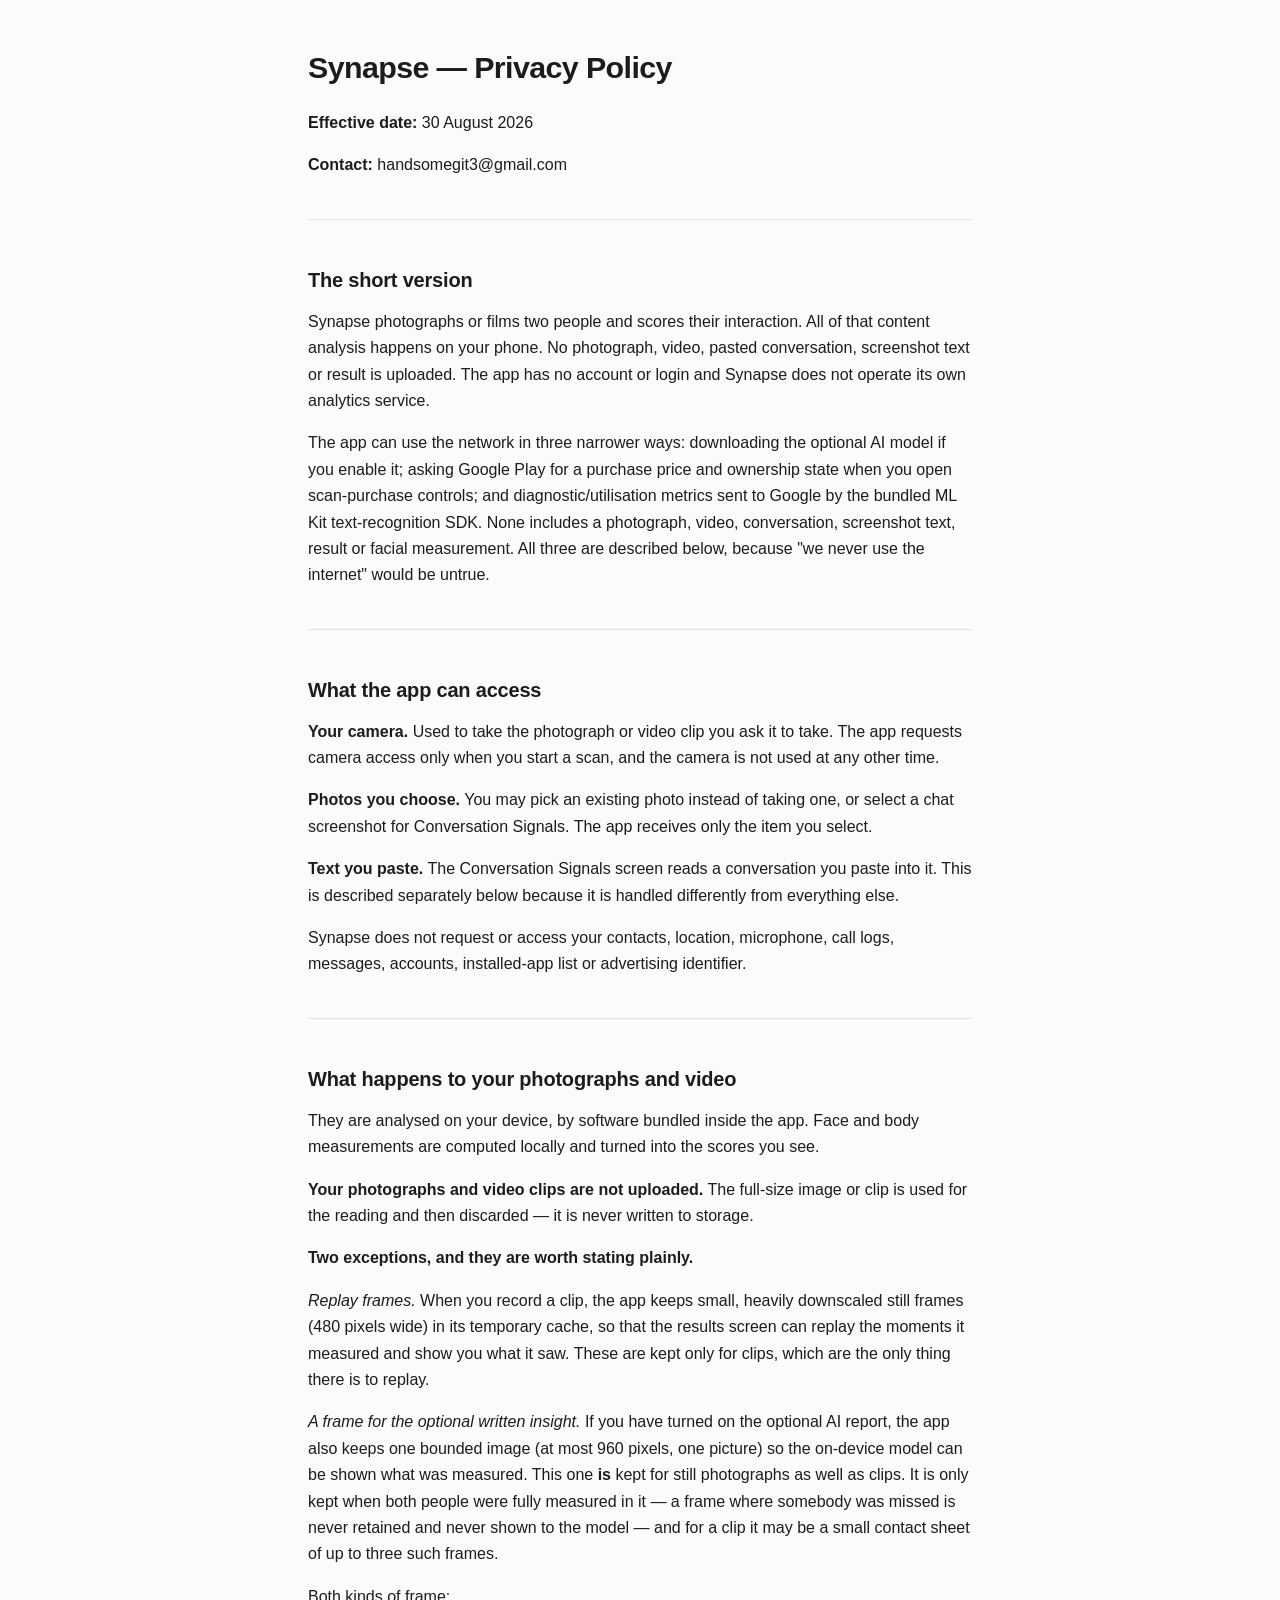
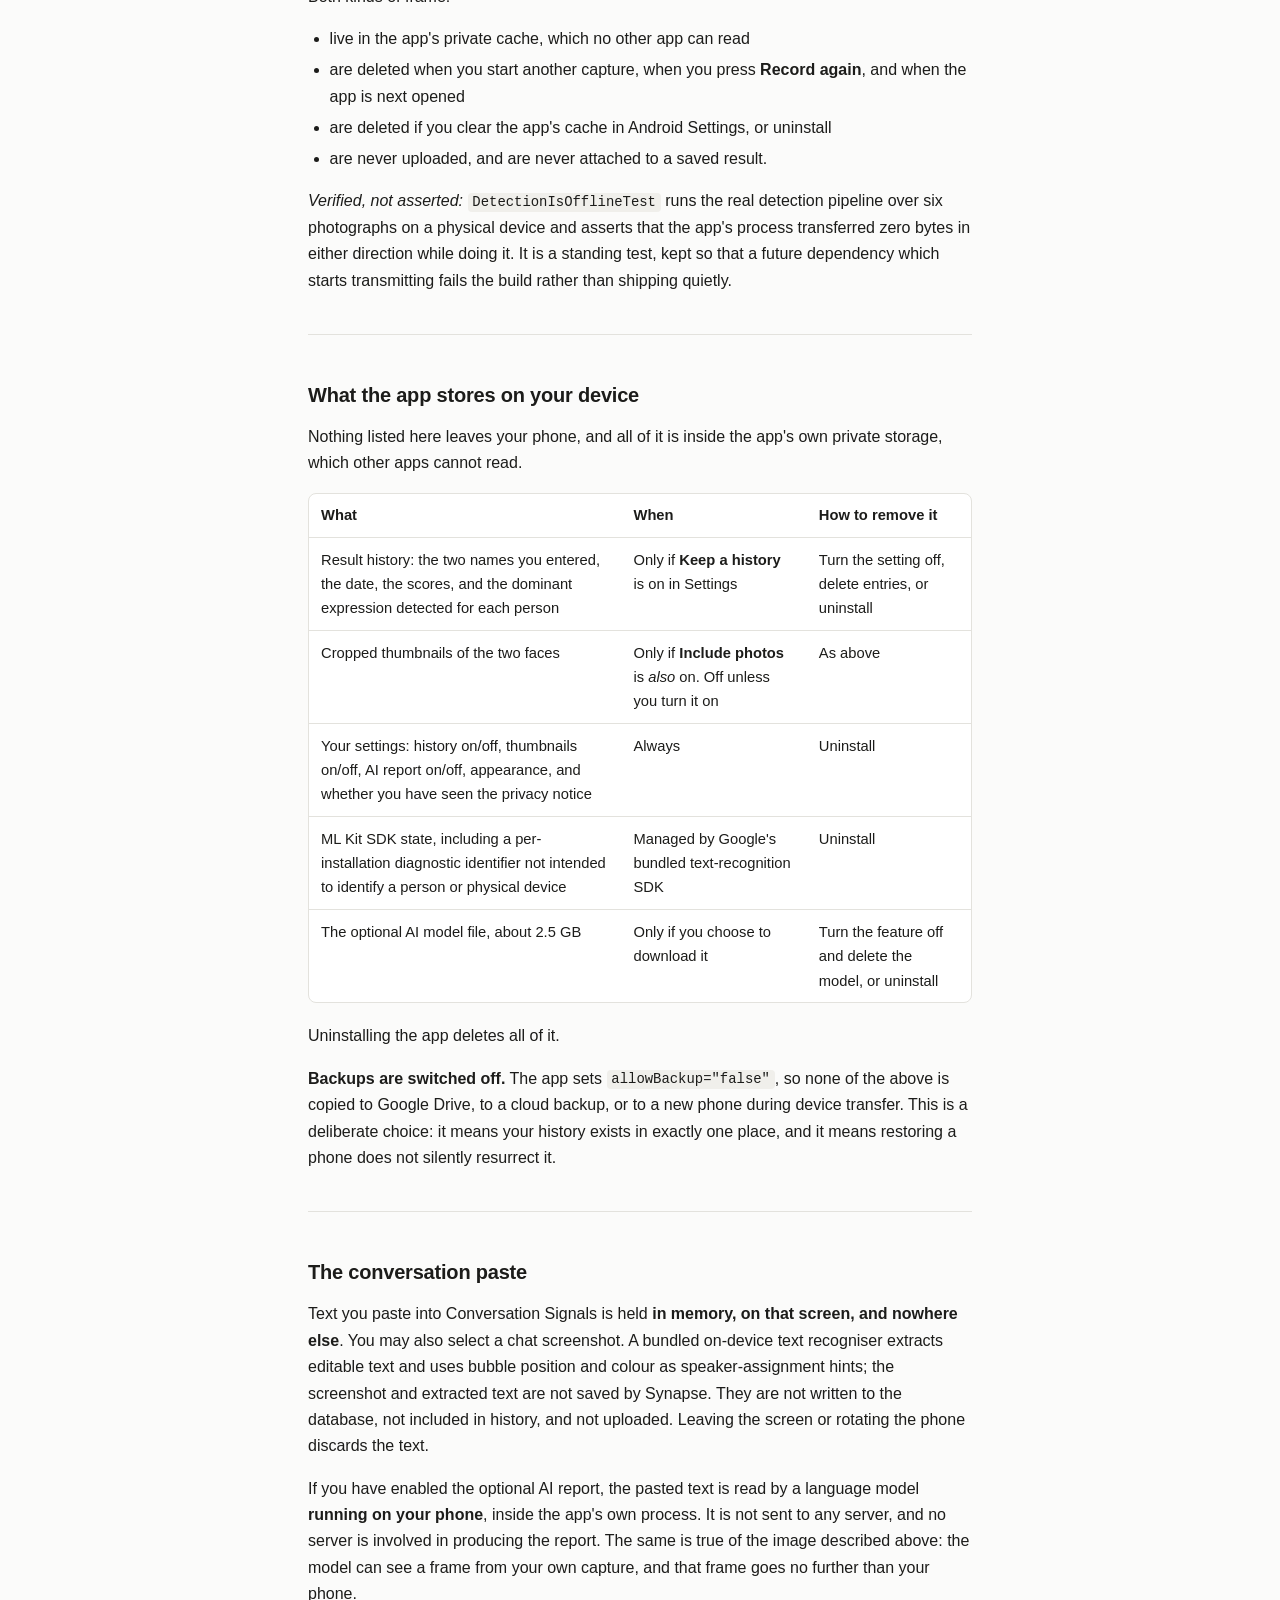
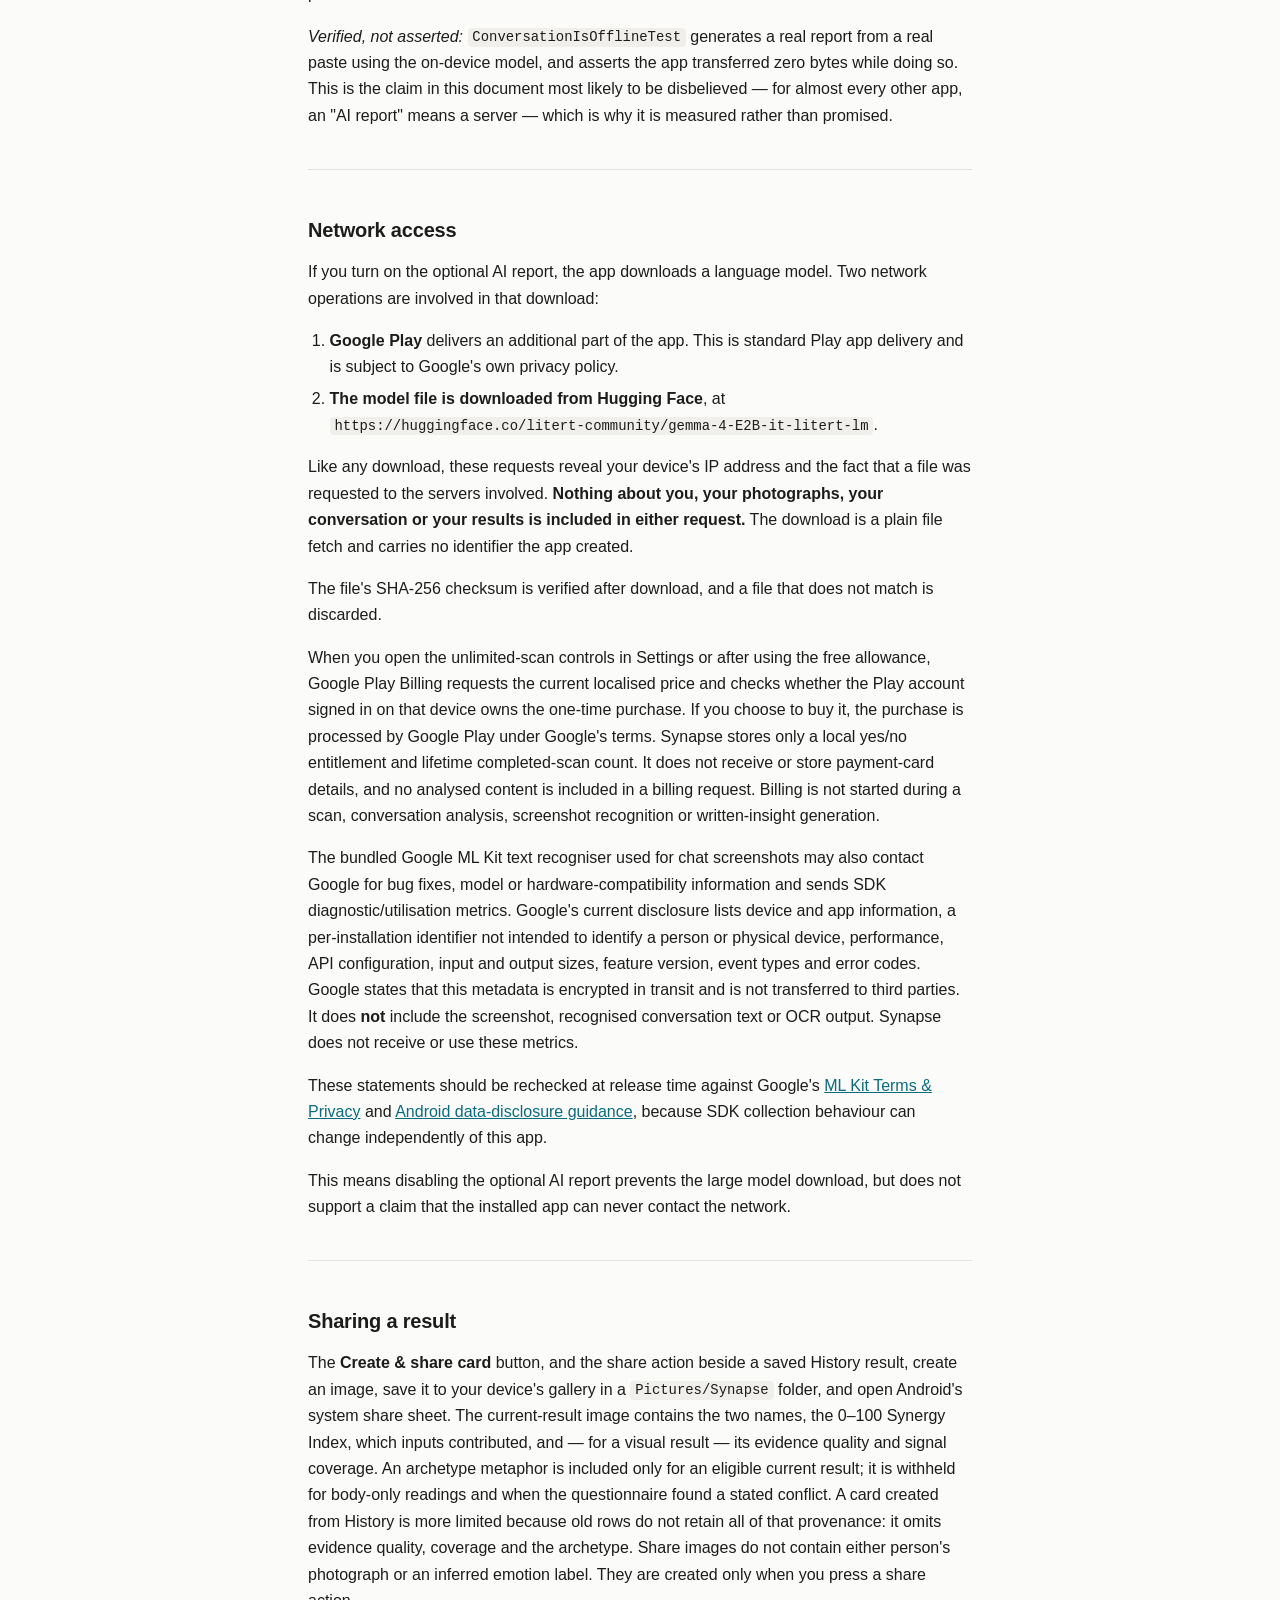
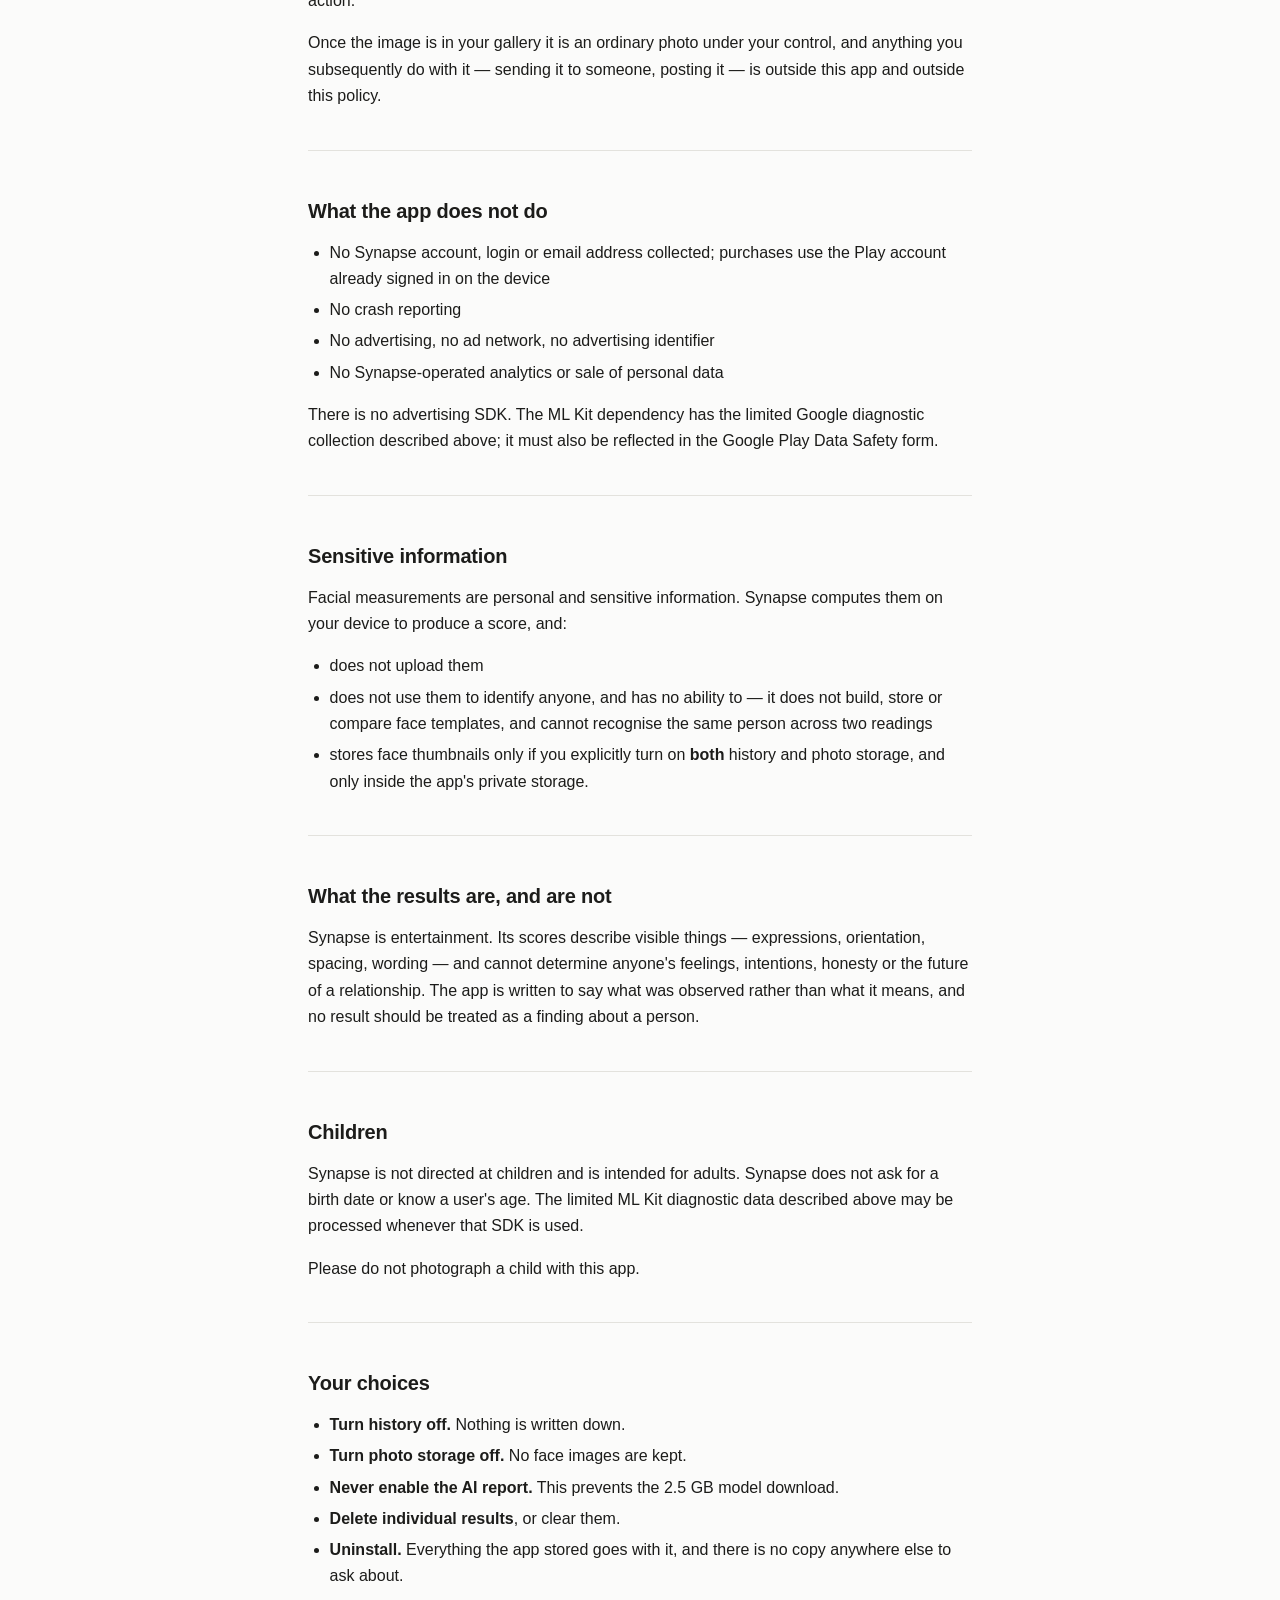
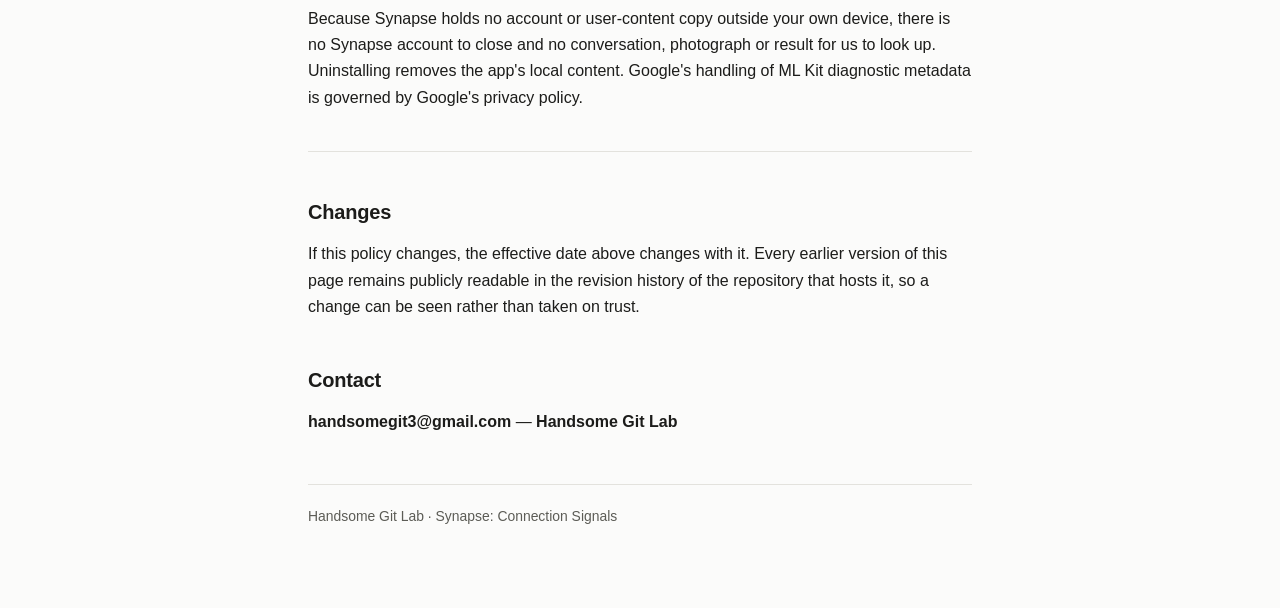
==== index.html @ 9b376040 "Add the privacy policy page, effective 30 August 2026" ====
<!doctype html>
<html lang="en-AU">
<head>
<meta charset="utf-8">
<meta name="viewport" content="width=device-width, initial-scale=1">
<title>Synapse — Privacy Policy</title>
<meta name="description" content="Privacy policy for Synapse: Connection Signals. Photographs, video and conversations are analysed on your device and are not uploaded.">
<meta name="robots" content="index, follow">
<style>
:root{--bg:#fbfbfa;--fg:#1c1c1a;--muted:#5c5c56;--rule:#e3e2dd;--accent:#0b6b7d;
--code-bg:#f0efeb;--card:#ffffff}
@media (prefers-color-scheme:dark){:root{--bg:#101314;--fg:#e6e6e2;--muted:#a0a099;
--rule:#282c2e;--accent:#5ad6e8;--code-bg:#1a1e20;--card:#161a1b}}
*{box-sizing:border-box}
body{margin:0;background:var(--bg);color:var(--fg);
font:16px/1.65 -apple-system,BlinkMacSystemFont,"Segoe UI",Roboto,Helvetica,Arial,sans-serif;
-webkit-text-size-adjust:100%}
main{max-width:44rem;margin:0 auto;padding:3rem 1.25rem 5rem}
h1{font-size:1.9rem;line-height:1.25;margin:0 0 1.5rem;letter-spacing:-.02em}
h2{font-size:1.25rem;margin:2.75rem 0 .75rem;letter-spacing:-.01em}
h3{font-size:1.05rem;margin:2rem 0 .5rem}
p{margin:0 0 1rem}
a{color:var(--accent)}
hr{border:0;border-top:1px solid var(--rule);margin:2.5rem 0}
ul,ol{margin:0 0 1rem;padding-left:1.35rem}
li{margin:.3rem 0}
code{background:var(--code-bg);padding:.1em .35em;border-radius:4px;
font:.87em/1.4 ui-monospace,SFMono-Regular,Menlo,Consolas,monospace}
.scroll{overflow-x:auto;margin:0 0 1.25rem;border:1px solid var(--rule);border-radius:8px;
background:var(--card)}
table{border-collapse:collapse;width:100%;font-size:.92rem}
th,td{text-align:left;vertical-align:top;padding:.6rem .75rem;
border-bottom:1px solid var(--rule)}
th{font-weight:600}
tbody tr:last-child td{border-bottom:0}
footer{margin-top:3rem;padding-top:1.25rem;border-top:1px solid var(--rule);
color:var(--muted);font-size:.87rem}
</style>
</head>
<body>
<main>
<h1>Synapse — Privacy Policy</h1>
<p><strong>Effective date:</strong> 30 August 2026</p>
<p><strong>Contact:</strong> handsomegit3@gmail.com</p>
<hr>
<h2>The short version</h2>
<p>Synapse photographs or films two people and scores their interaction. All of that content analysis happens on your phone. No photograph, video, pasted conversation, screenshot text or result is uploaded. The app has no account or login and Synapse does not operate its own analytics service.</p>
<p>The app can use the network in three narrower ways: downloading the optional AI model if you enable it; asking Google Play for a purchase price and ownership state when you open scan-purchase controls; and diagnostic/utilisation metrics sent to Google by the bundled ML Kit text-recognition SDK. None includes a photograph, video, conversation, screenshot text, result or facial measurement. All three are described below, because "we never use the internet" would be untrue.</p>
<hr>
<h2>What the app can access</h2>
<p><strong>Your camera.</strong> Used to take the photograph or video clip you ask it to take. The app requests camera access only when you start a scan, and the camera is not used at any other time.</p>
<p><strong>Photos you choose.</strong> You may pick an existing photo instead of taking one, or select a chat screenshot for Conversation Signals. The app receives only the item you select.</p>
<p><strong>Text you paste.</strong> The Conversation Signals screen reads a conversation you paste into it. This is described separately below because it is handled differently from everything else.</p>
<p>Synapse does not request or access your contacts, location, microphone, call logs, messages, accounts, installed-app list or advertising identifier.</p>
<hr>
<h2>What happens to your photographs and video</h2>
<p>They are analysed on your device, by software bundled inside the app. Face and body measurements are computed locally and turned into the scores you see.</p>
<p><strong>Your photographs and video clips are not uploaded.</strong> The full-size image or clip is used for the reading and then discarded — it is never written to storage.</p>
<p><strong>Two exceptions, and they are worth stating plainly.</strong></p>
<p><em>Replay frames.</em> When you record a clip, the app keeps small, heavily downscaled still frames (480 pixels wide) in its temporary cache, so that the results screen can replay the moments it measured and show you what it saw. These are kept only for clips, which are the only thing there is to replay.</p>
<p><em>A frame for the optional written insight.</em> If you have turned on the optional AI report, the app also keeps one bounded image (at most 960 pixels, one picture) so the on-device model can be shown what was measured. This one <strong>is</strong> kept for still photographs as well as clips. It is only kept when both people were fully measured in it — a frame where somebody was missed is never retained and never shown to the model — and for a clip it may be a small contact sheet of up to three such frames.</p>
<p>Both kinds of frame:</p>
<ul><li>live in the app's private cache, which no other app can read</li><li>are deleted when you start another capture, when you press <strong>Record again</strong>, and when the app is next opened</li><li>are deleted if you clear the app's cache in Android Settings, or uninstall</li><li>are never uploaded, and are never attached to a saved result.</li></ul>
<p><em>Verified, not asserted:</em> <code>DetectionIsOfflineTest</code> runs the real detection pipeline over six photographs on a physical device and asserts that the app's process transferred zero bytes in either direction while doing it. It is a standing test, kept so that a future dependency which starts transmitting fails the build rather than shipping quietly.</p>
<hr>
<h2>What the app stores on your device</h2>
<p>Nothing listed here leaves your phone, and all of it is inside the app's own private storage, which other apps cannot read.</p>
<div class="scroll"><table><thead><tr><th>What</th><th>When</th><th>How to remove it</th></tr></thead><tbody><tr><td>Result history: the two names you entered, the date, the scores, and the dominant expression detected for each person</td><td>Only if <strong>Keep a history</strong> is on in Settings</td><td>Turn the setting off, delete entries, or uninstall</td></tr><tr><td>Cropped thumbnails of the two faces</td><td>Only if <strong>Include photos</strong> is <em>also</em> on. Off unless you turn it on</td><td>As above</td></tr><tr><td>Your settings: history on/off, thumbnails on/off, AI report on/off, appearance, and whether you have seen the privacy notice</td><td>Always</td><td>Uninstall</td></tr><tr><td>ML Kit SDK state, including a per-installation diagnostic identifier not intended to identify a person or physical device</td><td>Managed by Google's bundled text-recognition SDK</td><td>Uninstall</td></tr><tr><td>The optional AI model file, about 2.5 GB</td><td>Only if you choose to download it</td><td>Turn the feature off and delete the model, or uninstall</td></tr></tbody></table></div>
<p>Uninstalling the app deletes all of it.</p>
<p><strong>Backups are switched off.</strong> The app sets <code>allowBackup="false"</code>, so none of the above is copied to Google Drive, to a cloud backup, or to a new phone during device transfer. This is a deliberate choice: it means your history exists in exactly one place, and it means restoring a phone does not silently resurrect it.</p>
<hr>
<h2>The conversation paste</h2>
<p>Text you paste into Conversation Signals is held <strong>in memory, on that screen, and nowhere else</strong>. You may also select a chat screenshot. A bundled on-device text recogniser extracts editable text and uses bubble position and colour as speaker-assignment hints; the screenshot and extracted text are not saved by Synapse. They are not written to the database, not included in history, and not uploaded. Leaving the screen or rotating the phone discards the text.</p>
<p>If you have enabled the optional AI report, the pasted text is read by a language model <strong>running on your phone</strong>, inside the app's own process. It is not sent to any server, and no server is involved in producing the report. The same is true of the image described above: the model can see a frame from your own capture, and that frame goes no further than your phone.</p>
<p><em>Verified, not asserted:</em> <code>ConversationIsOfflineTest</code> generates a real report from a real paste using the on-device model, and asserts the app transferred zero bytes while doing so. This is the claim in this document most likely to be disbelieved — for almost every other app, an "AI report" means a server — which is why it is measured rather than promised.</p>
<hr>
<h2>Network access</h2>
<p>If you turn on the optional AI report, the app downloads a language model. Two network operations are involved in that download:</p>
<ol><li><strong>Google Play</strong> delivers an additional part of the app. This is standard Play app delivery and is subject to Google's own privacy policy.</li><li><strong>The model file is downloaded from Hugging Face</strong>, at <code>https://huggingface.co/litert-community/gemma-4-E2B-it-litert-lm</code>.</li></ol>
<p>Like any download, these requests reveal your device's IP address and the fact that a file was requested to the servers involved. <strong>Nothing about you, your photographs, your conversation or your results is included in either request.</strong> The download is a plain file fetch and carries no identifier the app created.</p>
<p>The file's SHA-256 checksum is verified after download, and a file that does not match is discarded.</p>
<p>When you open the unlimited-scan controls in Settings or after using the free allowance, Google Play Billing requests the current localised price and checks whether the Play account signed in on that device owns the one-time purchase. If you choose to buy it, the purchase is processed by Google Play under Google's terms. Synapse stores only a local yes/no entitlement and lifetime completed-scan count. It does not receive or store payment-card details, and no analysed content is included in a billing request. Billing is not started during a scan, conversation analysis, screenshot recognition or written-insight generation.</p>
<p>The bundled Google ML Kit text recogniser used for chat screenshots may also contact Google for bug fixes, model or hardware-compatibility information and sends SDK diagnostic/utilisation metrics. Google's current disclosure lists device and app information, a per-installation identifier not intended to identify a person or physical device, performance, API configuration, input and output sizes, feature version, event types and error codes. Google states that this metadata is encrypted in transit and is not transferred to third parties. It does <strong>not</strong> include the screenshot, recognised conversation text or OCR output. Synapse does not receive or use these metrics.</p>
<p>These statements should be rechecked at release time against Google's <a href="https://developers.google.com/ml-kit/terms">ML Kit Terms &amp; Privacy</a> and <a href="https://developers.google.com/ml-kit/android-data-disclosure">Android data-disclosure guidance</a>, because SDK collection behaviour can change independently of this app.</p>
<p>This means disabling the optional AI report prevents the large model download, but does not support a claim that the installed app can never contact the network.</p>
<hr>
<h2>Sharing a result</h2>
<p>The <strong>Create &amp; share card</strong> button, and the share action beside a saved History result, create an image, save it to your device's gallery in a <code>Pictures/Synapse</code> folder, and open Android's system share sheet. The current-result image contains the two names, the 0–100 Synergy Index, which inputs contributed, and — for a visual result — its evidence quality and signal coverage. An archetype metaphor is included only for an eligible current result; it is withheld for body-only readings and when the questionnaire found a stated conflict. A card created from History is more limited because old rows do not retain all of that provenance: it omits evidence quality, coverage and the archetype. Share images do not contain either person's photograph or an inferred emotion label. They are created only when you press a share action.</p>
<p>Once the image is in your gallery it is an ordinary photo under your control, and anything you subsequently do with it — sending it to someone, posting it — is outside this app and outside this policy.</p>
<hr>
<h2>What the app does not do</h2>
<ul><li>No Synapse account, login or email address collected; purchases use the Play account already signed in on the device</li><li>No crash reporting</li><li>No advertising, no ad network, no advertising identifier</li><li>No Synapse-operated analytics or sale of personal data</li></ul>
<p>There is no advertising SDK. The ML Kit dependency has the limited Google diagnostic collection described above; it must also be reflected in the Google Play Data Safety form.</p>
<hr>
<h2>Sensitive information</h2>
<p>Facial measurements are personal and sensitive information. Synapse computes them on your device to produce a score, and:</p>
<ul><li>does not upload them</li><li>does not use them to identify anyone, and has no ability to — it does not build, store or compare face templates, and cannot recognise the same person across two readings</li><li>stores face thumbnails only if you explicitly turn on <strong>both</strong> history and photo storage, and only inside the app's private storage.</li></ul>
<hr>
<h2>What the results are, and are not</h2>
<p>Synapse is entertainment. Its scores describe visible things — expressions, orientation, spacing, wording — and cannot determine anyone's feelings, intentions, honesty or the future of a relationship. The app is written to say what was observed rather than what it means, and no result should be treated as a finding about a person.</p>
<hr>
<h2>Children</h2>
<p>Synapse is not directed at children and is intended for adults. Synapse does not ask for a birth date or know a user's age. The limited ML Kit diagnostic data described above may be processed whenever that SDK is used.</p>
<p>Please do not photograph a child with this app.</p>
<hr>
<h2>Your choices</h2>
<ul><li><strong>Turn history off.</strong> Nothing is written down.</li><li><strong>Turn photo storage off.</strong> No face images are kept.</li><li><strong>Never enable the AI report.</strong> This prevents the 2.5 GB model download.</li><li><strong>Delete individual results</strong>, or clear them.</li><li><strong>Uninstall.</strong> Everything the app stored goes with it, and there is no copy anywhere else to ask about.</li></ul>
<p>Because Synapse holds no account or user-content copy outside your own device, there is no Synapse account to close and no conversation, photograph or result for us to look up. Uninstalling removes the app's local content. Google's handling of ML Kit diagnostic metadata is governed by Google's privacy policy.</p>
<hr>
<h2>Changes</h2>
<p>If this policy changes, the effective date above changes with it. Every earlier version of this page remains publicly readable in the revision history of the repository that hosts it, so a change can be seen rather than taken on trust.</p>
<h2>Contact</h2>
<p><strong>handsomegit3@gmail.com</strong> — <strong>Handsome Git Lab</strong></p>
<footer>Handsome Git Lab · Synapse: Connection Signals</footer>
</main>
</body>
</html>
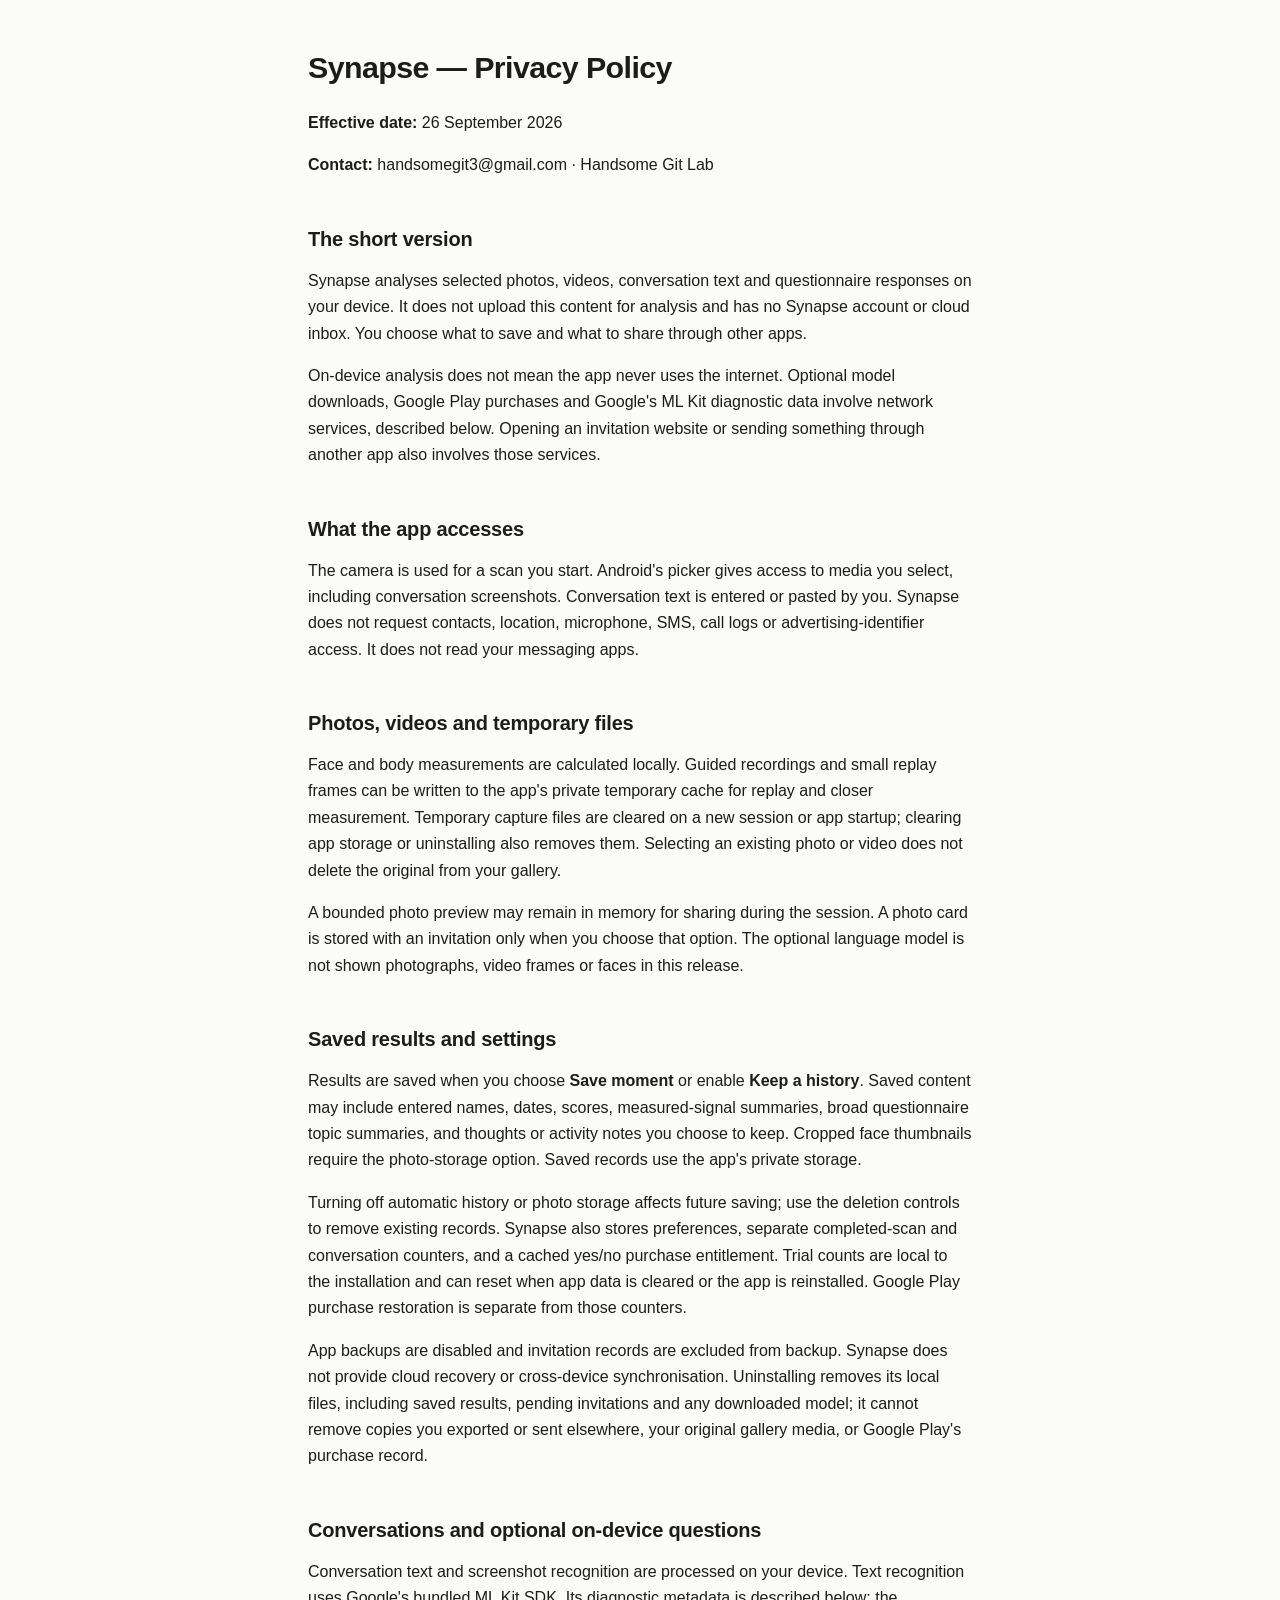
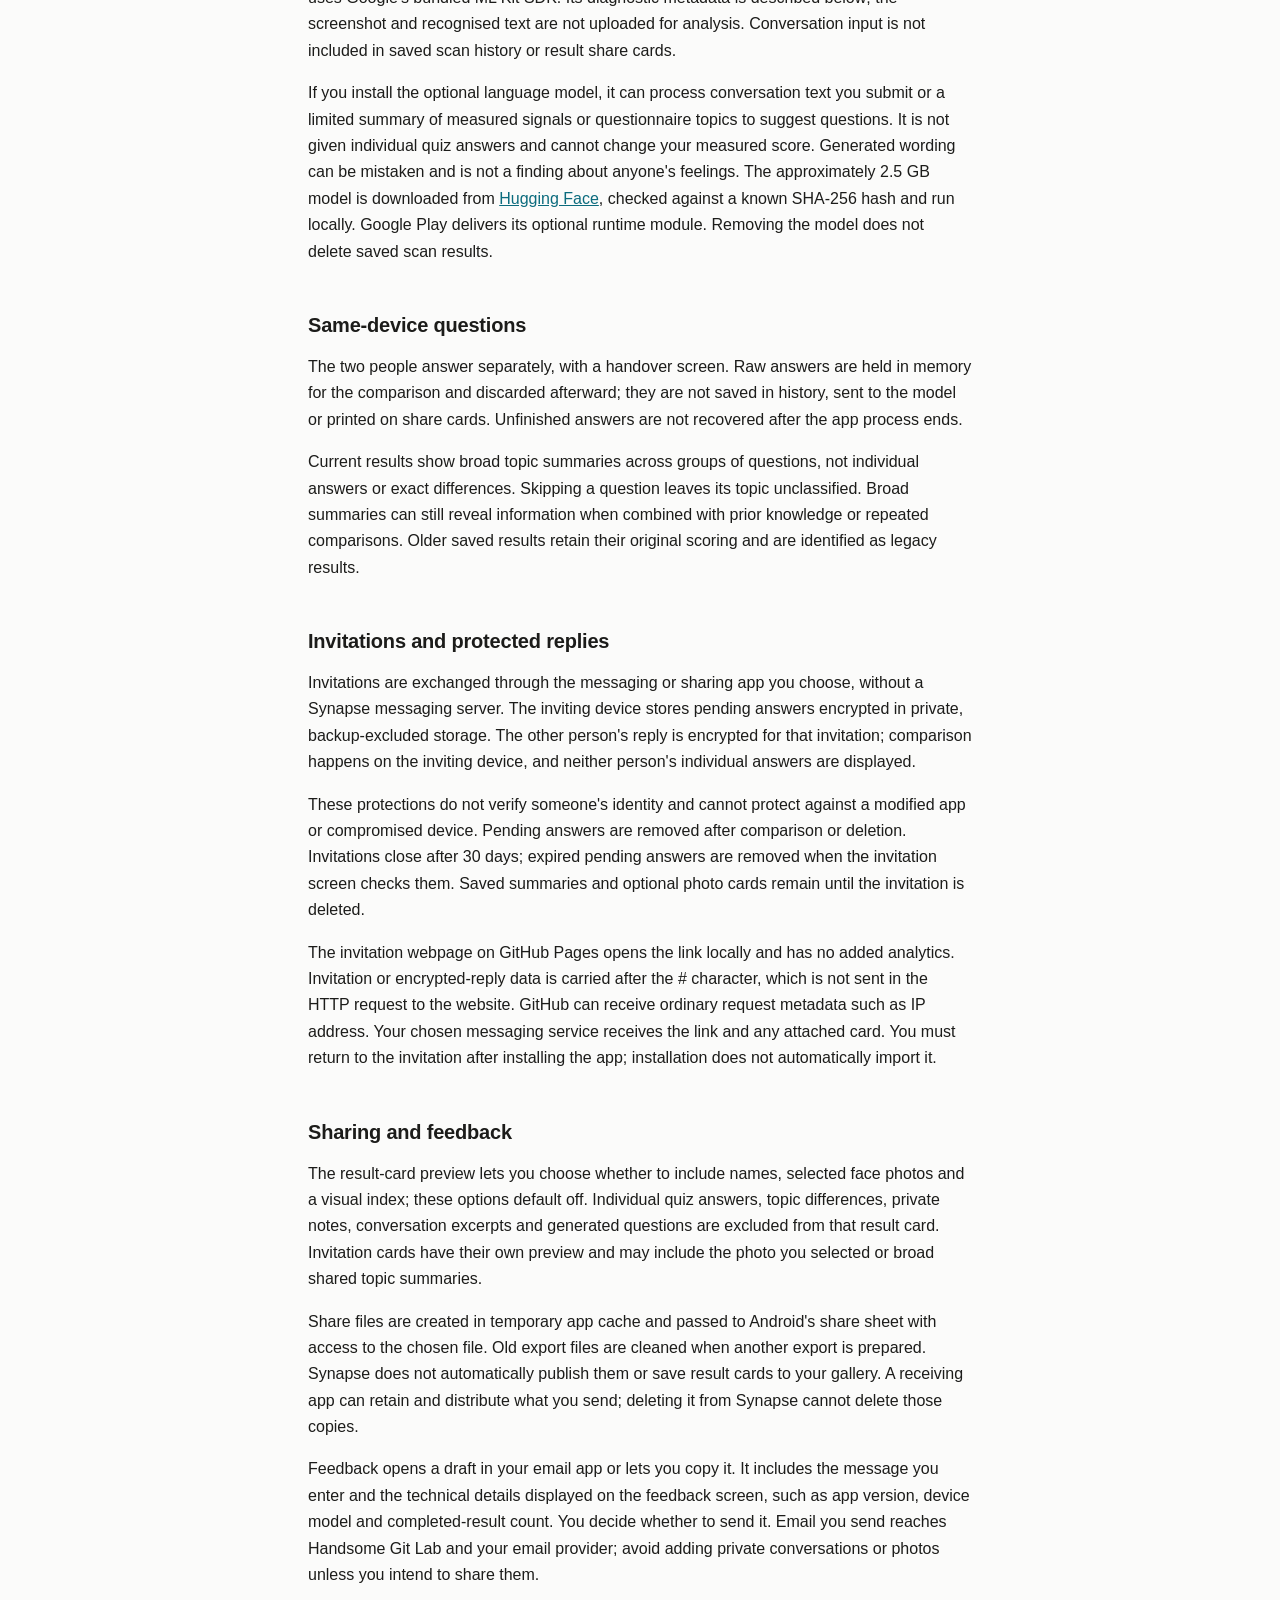
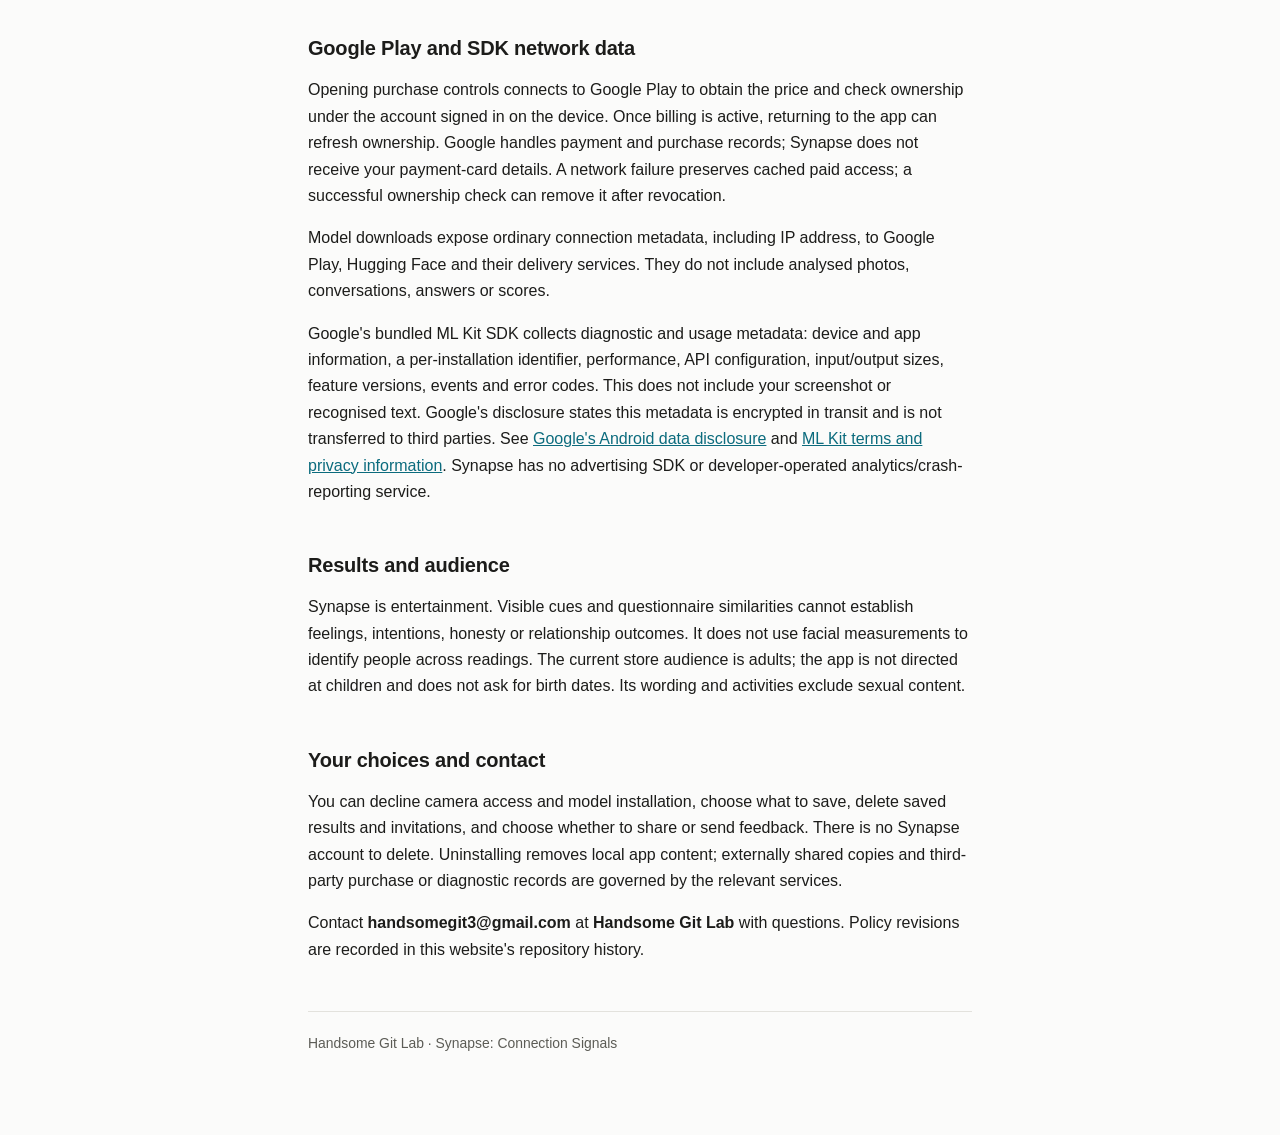
==== commit f1b79bba: "Update launch privacy disclosures and invitation install link" ====
--- a/index.html
+++ b/index.html
@@ -40,77 +40,43 @@
 <body>
 <main>
 <h1>Synapse — Privacy Policy</h1>
-<p><strong>Effective date:</strong> 30 August 2026</p>
-<p><strong>Contact:</strong> handsomegit3@gmail.com</p>
-<hr>
+<p><strong>Effective date:</strong> 26 September 2026</p>
+<p><strong>Contact:</strong> handsomegit3@gmail.com · Handsome Git Lab</p>
 <h2>The short version</h2>
-<p>Synapse photographs or films two people and scores their interaction. All of that content analysis happens on your phone. No photograph, video, pasted conversation, screenshot text or result is uploaded. The app has no account or login and Synapse does not operate its own analytics service.</p>
-<p>The app can use the network in three narrower ways: downloading the optional AI model if you enable it; asking Google Play for a purchase price and ownership state when you open scan-purchase controls; and diagnostic/utilisation metrics sent to Google by the bundled ML Kit text-recognition SDK. None includes a photograph, video, conversation, screenshot text, result or facial measurement. All three are described below, because "we never use the internet" would be untrue.</p>
-<hr>
-<h2>What the app can access</h2>
-<p><strong>Your camera.</strong> Used to take the photograph or video clip you ask it to take. The app requests camera access only when you start a scan, and the camera is not used at any other time.</p>
-<p><strong>Photos you choose.</strong> You may pick an existing photo instead of taking one, or select a chat screenshot for Conversation Signals. The app receives only the item you select.</p>
-<p><strong>Text you paste.</strong> The Conversation Signals screen reads a conversation you paste into it. This is described separately below because it is handled differently from everything else.</p>
-<p>Synapse does not request or access your contacts, location, microphone, call logs, messages, accounts, installed-app list or advertising identifier.</p>
-<hr>
-<h2>What happens to your photographs and video</h2>
-<p>They are analysed on your device, by software bundled inside the app. Face and body measurements are computed locally and turned into the scores you see.</p>
-<p><strong>Your photographs and video clips are not uploaded.</strong> The full-size image or clip is used for the reading and then discarded — it is never written to storage.</p>
-<p><strong>Two exceptions, and they are worth stating plainly.</strong></p>
-<p><em>Replay frames.</em> When you record a clip, the app keeps small, heavily downscaled still frames (480 pixels wide) in its temporary cache, so that the results screen can replay the moments it measured and show you what it saw. These are kept only for clips, which are the only thing there is to replay.</p>
-<p><em>A frame for the optional written insight.</em> If you have turned on the optional AI report, the app also keeps one bounded image (at most 960 pixels, one picture) so the on-device model can be shown what was measured. This one <strong>is</strong> kept for still photographs as well as clips. It is only kept when both people were fully measured in it — a frame where somebody was missed is never retained and never shown to the model — and for a clip it may be a small contact sheet of up to three such frames.</p>
-<p>Both kinds of frame:</p>
-<ul><li>live in the app's private cache, which no other app can read</li><li>are deleted when you start another capture, when you press <strong>Record again</strong>, and when the app is next opened</li><li>are deleted if you clear the app's cache in Android Settings, or uninstall</li><li>are never uploaded, and are never attached to a saved result.</li></ul>
-<p><em>Verified, not asserted:</em> <code>DetectionIsOfflineTest</code> runs the real detection pipeline over six photographs on a physical device and asserts that the app's process transferred zero bytes in either direction while doing it. It is a standing test, kept so that a future dependency which starts transmitting fails the build rather than shipping quietly.</p>
-<hr>
-<h2>What the app stores on your device</h2>
-<p>Nothing listed here leaves your phone, and all of it is inside the app's own private storage, which other apps cannot read.</p>
-<div class="scroll"><table><thead><tr><th>What</th><th>When</th><th>How to remove it</th></tr></thead><tbody><tr><td>Result history: the two names you entered, the date, the scores, and the dominant expression detected for each person</td><td>Only if <strong>Keep a history</strong> is on in Settings</td><td>Turn the setting off, delete entries, or uninstall</td></tr><tr><td>Cropped thumbnails of the two faces</td><td>Only if <strong>Include photos</strong> is <em>also</em> on. Off unless you turn it on</td><td>As above</td></tr><tr><td>Your settings: history on/off, thumbnails on/off, AI report on/off, appearance, and whether you have seen the privacy notice</td><td>Always</td><td>Uninstall</td></tr><tr><td>ML Kit SDK state, including a per-installation diagnostic identifier not intended to identify a person or physical device</td><td>Managed by Google's bundled text-recognition SDK</td><td>Uninstall</td></tr><tr><td>The optional AI model file, about 2.5 GB</td><td>Only if you choose to download it</td><td>Turn the feature off and delete the model, or uninstall</td></tr></tbody></table></div>
-<p>Uninstalling the app deletes all of it.</p>
-<p><strong>Backups are switched off.</strong> The app sets <code>allowBackup="false"</code>, so none of the above is copied to Google Drive, to a cloud backup, or to a new phone during device transfer. This is a deliberate choice: it means your history exists in exactly one place, and it means restoring a phone does not silently resurrect it.</p>
-<hr>
-<h2>The conversation paste</h2>
-<p>Text you paste into Conversation Signals is held <strong>in memory, on that screen, and nowhere else</strong>. You may also select a chat screenshot. A bundled on-device text recogniser extracts editable text and uses bubble position and colour as speaker-assignment hints; the screenshot and extracted text are not saved by Synapse. They are not written to the database, not included in history, and not uploaded. Leaving the screen or rotating the phone discards the text.</p>
-<p>If you have enabled the optional AI report, the pasted text is read by a language model <strong>running on your phone</strong>, inside the app's own process. It is not sent to any server, and no server is involved in producing the report. The same is true of the image described above: the model can see a frame from your own capture, and that frame goes no further than your phone.</p>
-<p><em>Verified, not asserted:</em> <code>ConversationIsOfflineTest</code> generates a real report from a real paste using the on-device model, and asserts the app transferred zero bytes while doing so. This is the claim in this document most likely to be disbelieved — for almost every other app, an "AI report" means a server — which is why it is measured rather than promised.</p>
-<hr>
-<h2>Network access</h2>
-<p>If you turn on the optional AI report, the app downloads a language model. Two network operations are involved in that download:</p>
-<ol><li><strong>Google Play</strong> delivers an additional part of the app. This is standard Play app delivery and is subject to Google's own privacy policy.</li><li><strong>The model file is downloaded from Hugging Face</strong>, at <code>https://huggingface.co/litert-community/gemma-4-E2B-it-litert-lm</code>.</li></ol>
-<p>Like any download, these requests reveal your device's IP address and the fact that a file was requested to the servers involved. <strong>Nothing about you, your photographs, your conversation or your results is included in either request.</strong> The download is a plain file fetch and carries no identifier the app created.</p>
-<p>The file's SHA-256 checksum is verified after download, and a file that does not match is discarded.</p>
-<p>When you open the unlimited-scan controls in Settings or after using the free allowance, Google Play Billing requests the current localised price and checks whether the Play account signed in on that device owns the one-time purchase. If you choose to buy it, the purchase is processed by Google Play under Google's terms. Synapse stores only a local yes/no entitlement and lifetime completed-scan count. It does not receive or store payment-card details, and no analysed content is included in a billing request. Billing is not started during a scan, conversation analysis, screenshot recognition or written-insight generation.</p>
-<p>The bundled Google ML Kit text recogniser used for chat screenshots may also contact Google for bug fixes, model or hardware-compatibility information and sends SDK diagnostic/utilisation metrics. Google's current disclosure lists device and app information, a per-installation identifier not intended to identify a person or physical device, performance, API configuration, input and output sizes, feature version, event types and error codes. Google states that this metadata is encrypted in transit and is not transferred to third parties. It does <strong>not</strong> include the screenshot, recognised conversation text or OCR output. Synapse does not receive or use these metrics.</p>
-<p>These statements should be rechecked at release time against Google's <a href="https://developers.google.com/ml-kit/terms">ML Kit Terms &amp; Privacy</a> and <a href="https://developers.google.com/ml-kit/android-data-disclosure">Android data-disclosure guidance</a>, because SDK collection behaviour can change independently of this app.</p>
-<p>This means disabling the optional AI report prevents the large model download, but does not support a claim that the installed app can never contact the network.</p>
-<hr>
-<h2>Sharing a result</h2>
-<p>The <strong>Create &amp; share card</strong> button, and the share action beside a saved History result, create an image, save it to your device's gallery in a <code>Pictures/Synapse</code> folder, and open Android's system share sheet. The current-result image contains the two names, the 0–100 Synergy Index, which inputs contributed, and — for a visual result — its evidence quality and signal coverage. An archetype metaphor is included only for an eligible current result; it is withheld for body-only readings and when the questionnaire found a stated conflict. A card created from History is more limited because old rows do not retain all of that provenance: it omits evidence quality, coverage and the archetype. Share images do not contain either person's photograph or an inferred emotion label. They are created only when you press a share action.</p>
-<p>Once the image is in your gallery it is an ordinary photo under your control, and anything you subsequently do with it — sending it to someone, posting it — is outside this app and outside this policy.</p>
-<hr>
-<h2>What the app does not do</h2>
-<ul><li>No Synapse account, login or email address collected; purchases use the Play account already signed in on the device</li><li>No crash reporting</li><li>No advertising, no ad network, no advertising identifier</li><li>No Synapse-operated analytics or sale of personal data</li></ul>
-<p>There is no advertising SDK. The ML Kit dependency has the limited Google diagnostic collection described above; it must also be reflected in the Google Play Data Safety form.</p>
-<hr>
-<h2>Sensitive information</h2>
-<p>Facial measurements are personal and sensitive information. Synapse computes them on your device to produce a score, and:</p>
-<ul><li>does not upload them</li><li>does not use them to identify anyone, and has no ability to — it does not build, store or compare face templates, and cannot recognise the same person across two readings</li><li>stores face thumbnails only if you explicitly turn on <strong>both</strong> history and photo storage, and only inside the app's private storage.</li></ul>
-<hr>
-<h2>What the results are, and are not</h2>
-<p>Synapse is entertainment. Its scores describe visible things — expressions, orientation, spacing, wording — and cannot determine anyone's feelings, intentions, honesty or the future of a relationship. The app is written to say what was observed rather than what it means, and no result should be treated as a finding about a person.</p>
-<hr>
-<h2>Children</h2>
-<p>Synapse is not directed at children and is intended for adults. Synapse does not ask for a birth date or know a user's age. The limited ML Kit diagnostic data described above may be processed whenever that SDK is used.</p>
-<p>Please do not photograph a child with this app.</p>
-<hr>
-<h2>Your choices</h2>
-<ul><li><strong>Turn history off.</strong> Nothing is written down.</li><li><strong>Turn photo storage off.</strong> No face images are kept.</li><li><strong>Never enable the AI report.</strong> This prevents the 2.5 GB model download.</li><li><strong>Delete individual results</strong>, or clear them.</li><li><strong>Uninstall.</strong> Everything the app stored goes with it, and there is no copy anywhere else to ask about.</li></ul>
-<p>Because Synapse holds no account or user-content copy outside your own device, there is no Synapse account to close and no conversation, photograph or result for us to look up. Uninstalling removes the app's local content. Google's handling of ML Kit diagnostic metadata is governed by Google's privacy policy.</p>
-<hr>
-<h2>Changes</h2>
-<p>If this policy changes, the effective date above changes with it. Every earlier version of this page remains publicly readable in the revision history of the repository that hosts it, so a change can be seen rather than taken on trust.</p>
-<h2>Contact</h2>
-<p><strong>handsomegit3@gmail.com</strong> — <strong>Handsome Git Lab</strong></p>
+<p>Synapse analyses selected photos, videos, conversation text and questionnaire responses on your device. It does not upload this content for analysis and has no Synapse account or cloud inbox. You choose what to save and what to share through other apps.</p>
+<p>On-device analysis does not mean the app never uses the internet. Optional model downloads, Google Play purchases and Google's ML Kit diagnostic data involve network services, described below. Opening an invitation website or sending something through another app also involves those services.</p>
+<h2>What the app accesses</h2>
+<p>The camera is used for a scan you start. Android's picker gives access to media you select, including conversation screenshots. Conversation text is entered or pasted by you. Synapse does not request contacts, location, microphone, SMS, call logs or advertising-identifier access. It does not read your messaging apps.</p>
+<h2>Photos, videos and temporary files</h2>
+<p>Face and body measurements are calculated locally. Guided recordings and small replay frames can be written to the app's private temporary cache for replay and closer measurement. Temporary capture files are cleared on a new session or app startup; clearing app storage or uninstalling also removes them. Selecting an existing photo or video does not delete the original from your gallery.</p>
+<p>A bounded photo preview may remain in memory for sharing during the session. A photo card is stored with an invitation only when you choose that option. The optional language model is not shown photographs, video frames or faces in this release.</p>
+<h2>Saved results and settings</h2>
+<p>Results are saved when you choose <strong>Save moment</strong> or enable <strong>Keep a history</strong>. Saved content may include entered names, dates, scores, measured-signal summaries, broad questionnaire topic summaries, and thoughts or activity notes you choose to keep. Cropped face thumbnails require the photo-storage option. Saved records use the app's private storage.</p>
+<p>Turning off automatic history or photo storage affects future saving; use the deletion controls to remove existing records. Synapse also stores preferences, separate completed-scan and conversation counters, and a cached yes/no purchase entitlement. Trial counts are local to the installation and can reset when app data is cleared or the app is reinstalled. Google Play purchase restoration is separate from those counters.</p>
+<p>App backups are disabled and invitation records are excluded from backup. Synapse does not provide cloud recovery or cross-device synchronisation. Uninstalling removes its local files, including saved results, pending invitations and any downloaded model; it cannot remove copies you exported or sent elsewhere, your original gallery media, or Google Play's purchase record.</p>
+<h2>Conversations and optional on-device questions</h2>
+<p>Conversation text and screenshot recognition are processed on your device. Text recognition uses Google's bundled ML Kit SDK. Its diagnostic metadata is described below; the screenshot and recognised text are not uploaded for analysis. Conversation input is not included in saved scan history or result share cards.</p>
+<p>If you install the optional language model, it can process conversation text you submit or a limited summary of measured signals or questionnaire topics to suggest questions. It is not given individual quiz answers and cannot change your measured score. Generated wording can be mistaken and is not a finding about anyone's feelings. The approximately 2.5 GB model is downloaded from <a href="https://huggingface.co/litert-community/gemma-4-E2B-it-litert-lm">Hugging Face</a>, checked against a known SHA-256 hash and run locally. Google Play delivers its optional runtime module. Removing the model does not delete saved scan results.</p>
+<h2>Same-device questions</h2>
+<p>The two people answer separately, with a handover screen. Raw answers are held in memory for the comparison and discarded afterward; they are not saved in history, sent to the model or printed on share cards. Unfinished answers are not recovered after the app process ends.</p>
+<p>Current results show broad topic summaries across groups of questions, not individual answers or exact differences. Skipping a question leaves its topic unclassified. Broad summaries can still reveal information when combined with prior knowledge or repeated comparisons. Older saved results retain their original scoring and are identified as legacy results.</p>
+<h2>Invitations and protected replies</h2>
+<p>Invitations are exchanged through the messaging or sharing app you choose, without a Synapse messaging server. The inviting device stores pending answers encrypted in private, backup-excluded storage. The other person's reply is encrypted for that invitation; comparison happens on the inviting device, and neither person's individual answers are displayed.</p>
+<p>These protections do not verify someone's identity and cannot protect against a modified app or compromised device. Pending answers are removed after comparison or deletion. Invitations close after 30 days; expired pending answers are removed when the invitation screen checks them. Saved summaries and optional photo cards remain until the invitation is deleted.</p>
+<p>The invitation webpage on GitHub Pages opens the link locally and has no added analytics. Invitation or encrypted-reply data is carried after the # character, which is not sent in the HTTP request to the website. GitHub can receive ordinary request metadata such as IP address. Your chosen messaging service receives the link and any attached card. You must return to the invitation after installing the app; installation does not automatically import it.</p>
+<h2>Sharing and feedback</h2>
+<p>The result-card preview lets you choose whether to include names, selected face photos and a visual index; these options default off. Individual quiz answers, topic differences, private notes, conversation excerpts and generated questions are excluded from that result card. Invitation cards have their own preview and may include the photo you selected or broad shared topic summaries.</p>
+<p>Share files are created in temporary app cache and passed to Android's share sheet with access to the chosen file. Old export files are cleaned when another export is prepared. Synapse does not automatically publish them or save result cards to your gallery. A receiving app can retain and distribute what you send; deleting it from Synapse cannot delete those copies.</p>
+<p>Feedback opens a draft in your email app or lets you copy it. It includes the message you enter and the technical details displayed on the feedback screen, such as app version, device model and completed-result count. You decide whether to send it. Email you send reaches Handsome Git Lab and your email provider; avoid adding private conversations or photos unless you intend to share them.</p>
+<h2>Google Play and SDK network data</h2>
+<p>Opening purchase controls connects to Google Play to obtain the price and check ownership under the account signed in on the device. Once billing is active, returning to the app can refresh ownership. Google handles payment and purchase records; Synapse does not receive your payment-card details. A network failure preserves cached paid access; a successful ownership check can remove it after revocation.</p>
+<p>Model downloads expose ordinary connection metadata, including IP address, to Google Play, Hugging Face and their delivery services. They do not include analysed photos, conversations, answers or scores.</p>
+<p>Google's bundled ML Kit SDK collects diagnostic and usage metadata: device and app information, a per-installation identifier, performance, API configuration, input/output sizes, feature versions, events and error codes. This does not include your screenshot or recognised text. Google's disclosure states this metadata is encrypted in transit and is not transferred to third parties. See <a href="https://developers.google.com/ml-kit/android-data-disclosure">Google's Android data disclosure</a> and <a href="https://developers.google.com/ml-kit/terms">ML Kit terms and privacy information</a>. Synapse has no advertising SDK or developer-operated analytics/crash-reporting service.</p>
+<h2>Results and audience</h2>
+<p>Synapse is entertainment. Visible cues and questionnaire similarities cannot establish feelings, intentions, honesty or relationship outcomes. It does not use facial measurements to identify people across readings. The current store audience is adults; the app is not directed at children and does not ask for birth dates. Its wording and activities exclude sexual content.</p>
+<h2>Your choices and contact</h2>
+<p>You can decline camera access and model installation, choose what to save, delete saved results and invitations, and choose whether to share or send feedback. There is no Synapse account to delete. Uninstalling removes local app content; externally shared copies and third-party purchase or diagnostic records are governed by the relevant services.</p>
+<p>Contact <strong>handsomegit3@gmail.com</strong> at <strong>Handsome Git Lab</strong> with questions. Policy revisions are recorded in this website's repository history.</p>
 <footer>Handsome Git Lab · Synapse: Connection Signals</footer>
 </main>
 </body>
